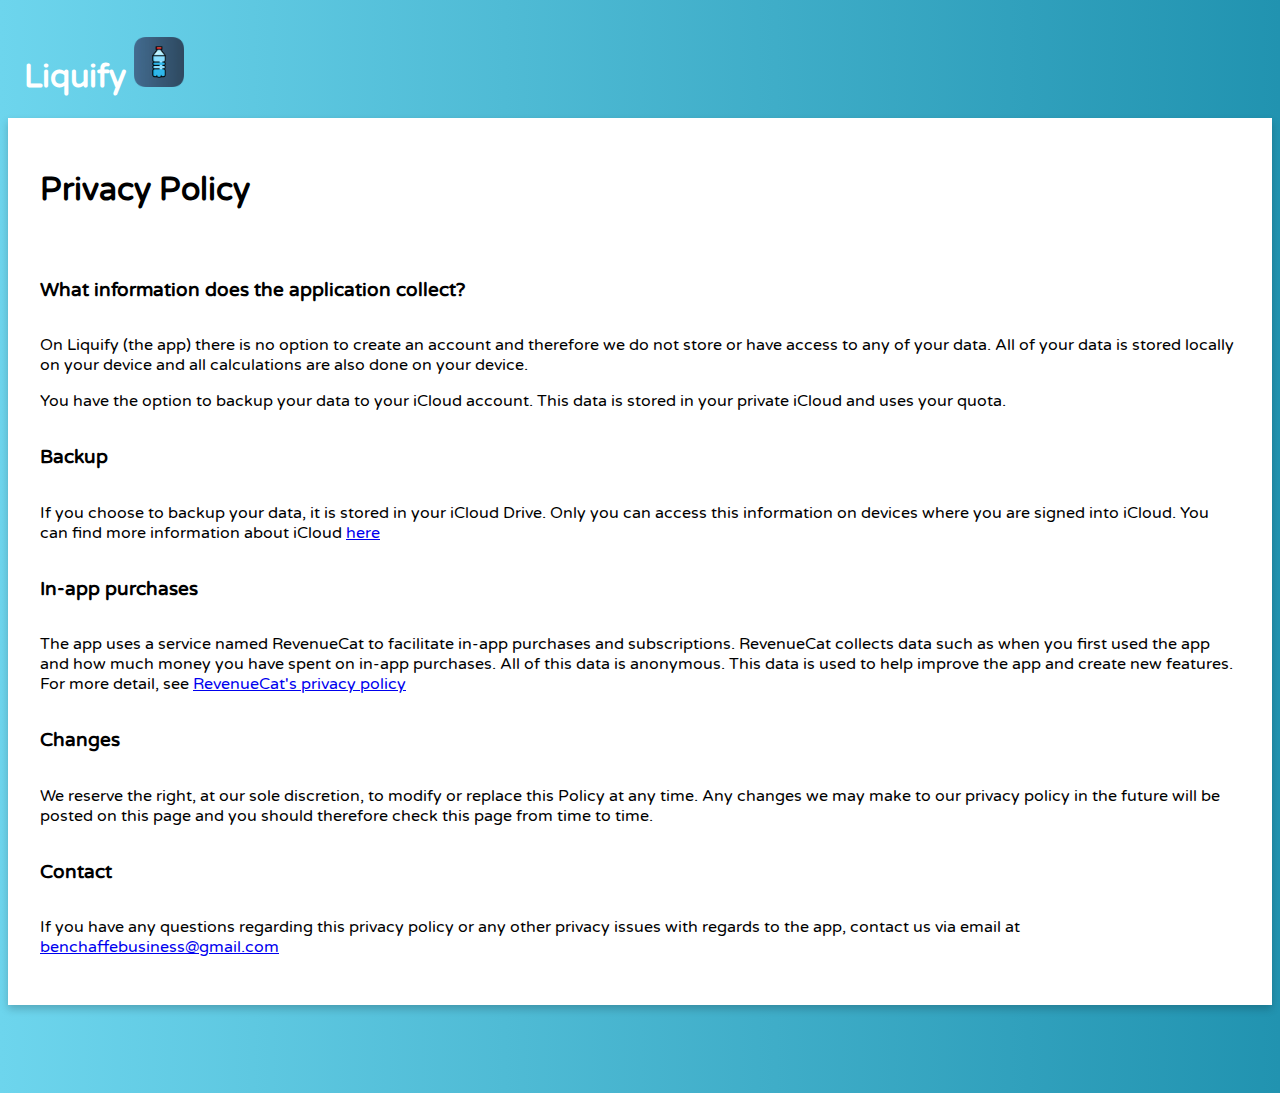
==== privacypolicy.html @ fb4e9423 "Add files via upload" ====
<!DOCTYPE html>
<html lang="en">
<head>
    <meta charset="UTF-8">
    <meta http-equiv="X-UA-Compatible" content="IE=edge">
    <meta name="viewport" content="width=device-width, initial-scale=1.0">
    <title>Liquify | Privacy Policy</title>
    <link rel="preconnect" href="https://fonts.gstatic.com">
    <link rel="stylesheet" href="policy.css">
    <link href="https://fonts.googleapis.com/css2?family=Roboto&display=swap" rel="stylesheet">
    <link href="https://fonts.googleapis.com/css2?family=Varela+Round&display=swap" rel="stylesheet">
    <link href="https://cdn.jsdelivr.net/npm/bootstrap@5.0.0-beta2/dist/css/bootstrap.min.css" rel="stylesheet" integrity="sha384-BmbxuPwQa2lc/FVzBcNJ7UAyJxM6wuqIj61tLrc4wSX0szH/Ev+nYRRuWlolflfl" crossorigin="anonymous">
    <link rel="stylesheet" href="https://cdn.jsdelivr.net/npm/bootstrap-icons@1.3.0/font/bootstrap-icons.css">
</head>
<body>
    <main>
        <a class="titleLink" href="index.html"><h1 class="appTitle">Liquify <img class="appIcon" src="assets/RoundedIcon.png" height=50 width=50></h1></a>
        <div class="row">
            <div class="col-sm-3">

            </div>
            <div class="col-sm-6">
                <div class="privacypolicy">
                    <h1 class="title">Privacy Policy</h1>
                    <h3 class="subtitle">What information does the application collect?</h3>
                    <p>On Liquify (the app) there is no option to create an account and therefore we do not store or have access to any of your data. All of your data is stored locally on your device and all calculations are also done on your device.</p>
                    <p>You have the option to backup your data to your iCloud account. This data is stored in your private iCloud and uses your quota.</p>
        
                    <h3 class="subtitle">Backup</h3>
                    <p>If you choose to backup your data, it is stored in your iCloud Drive. Only you can access this information on devices where you are signed into iCloud. You can find more information about iCloud <a href="https://support.apple.com/en-us/HT202303">here</a></p>
                    
                    <h3 class="subtitle">In-app purchases</h3>
                    <p>The app uses a service named RevenueCat to facilitate in-app purchases and subscriptions. RevenueCat collects data such as when you first used the app and how much money you have spent on in-app purchases. All of this data is anonymous. This data is used to help improve the app and create new features. For more detail, see <a href="https://www.revenuecat.com/privacy">RevenueCat's privacy policy</a></p>
        
                    <h3 class="subtitle">Changes</h3>
                    <p>We reserve the right, at our sole discretion, to modify or replace this Policy at any time. Any changes we may make to our privacy policy in the future will be posted on this page and you should therefore check this page from time to time.</p>
                    
                    <h3 class="subtitle">Contact</h3>
                    <p>If you have any questions regarding this privacy policy or any other privacy issues with regards to the app, contact us via email at <a href="mailto:benchaffebusiness@gmail.com">benchaffebusiness@gmail.com</a></p>
                
                </div>
            </div>
            <div class="col-sm-3">

            </div>
        </div>
        <div class="spacer"></div>
        
    </main>
</body>
<script src="https://cdn.jsdelivr.net/npm/bootstrap@5.0.0-beta2/dist/js/bootstrap.bundle.min.js" integrity="sha384-b5kHyXgcpbZJO/tY9Ul7kGkf1S0CWuKcCD38l8YkeH8z8QjE0GmW1gYU5S9FOnJ0" crossorigin="anonymous"></script>
</html>
---- policy.css ----
body {
  background: #2193b0; /* fallback for old browsers */
  background: -webkit-linear-gradient(
    to right,
    #6dd5ed,
    #2193b0
  ); /* Chrome 10-25, Safari 5.1-6 */
  background: linear-gradient(
    to right,
    #6dd5ed,
    #2193b0
  ); /* W3C, IE 10+/ Edge, Firefox 16+, Chrome 26+, Opera 12+, Safari 7+ */
  max-width: 100%;
  overflow-x: hidden;
}

.appTitle {
  padding-top: 1rem;
  margin-left: 1rem;
  color: white;
  font-family: "Varela Round";
}

.titleLink {
  text-decoration: none;
}

.privacypolicy {
  box-shadow: 0 4px 8px 0 rgba(0, 0, 0, 0.2);
  padding: 2rem;
  background-color: white;
}

.title {
  font-family: "Varela Round";
  padding-bottom: 2rem;
}

.subtitle {
  font-family: "Varela Round";
  padding-bottom: 1rem;
  padding-top: 1rem;
}

p {
  font-family: "Varela Round";
}

.spacer {
  width: 100%;
  height: 5rem;
}

li {
  font-family: "Varela Round";
}
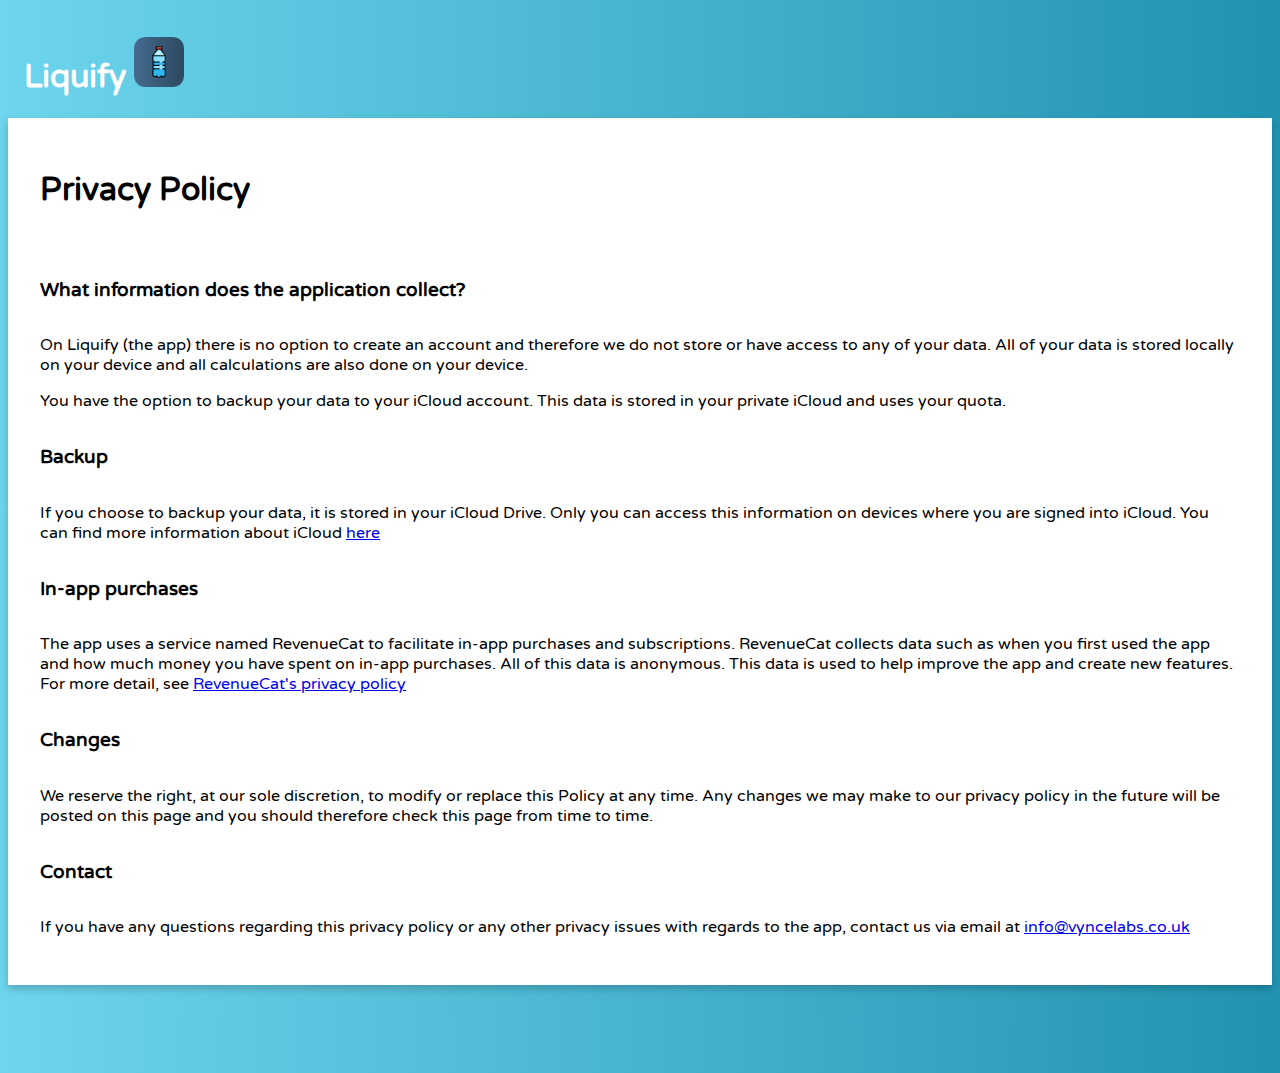
==== commit ab4a67b5: "Update privacypolicy.html" ====
--- a/privacypolicy.html
+++ b/privacypolicy.html
@@ -36,7 +36,7 @@
                     <p>We reserve the right, at our sole discretion, to modify or replace this Policy at any time. Any changes we may make to our privacy policy in the future will be posted on this page and you should therefore check this page from time to time.</p>
                     
                     <h3 class="subtitle">Contact</h3>
-                    <p>If you have any questions regarding this privacy policy or any other privacy issues with regards to the app, contact us via email at <a href="mailto:benchaffebusiness@gmail.com">benchaffebusiness@gmail.com</a></p>
+                    <p>If you have any questions regarding this privacy policy or any other privacy issues with regards to the app, contact us via email at <a href="mailto:info@vyncelabs.co.uk">info@vyncelabs.co.uk</a></p>
                 
                 </div>
             </div>
@@ -49,4 +49,4 @@
     </main>
 </body>
 <script src="https://cdn.jsdelivr.net/npm/bootstrap@5.0.0-beta2/dist/js/bootstrap.bundle.min.js" integrity="sha384-b5kHyXgcpbZJO/tY9Ul7kGkf1S0CWuKcCD38l8YkeH8z8QjE0GmW1gYU5S9FOnJ0" crossorigin="anonymous"></script>
-</html>+</html>
